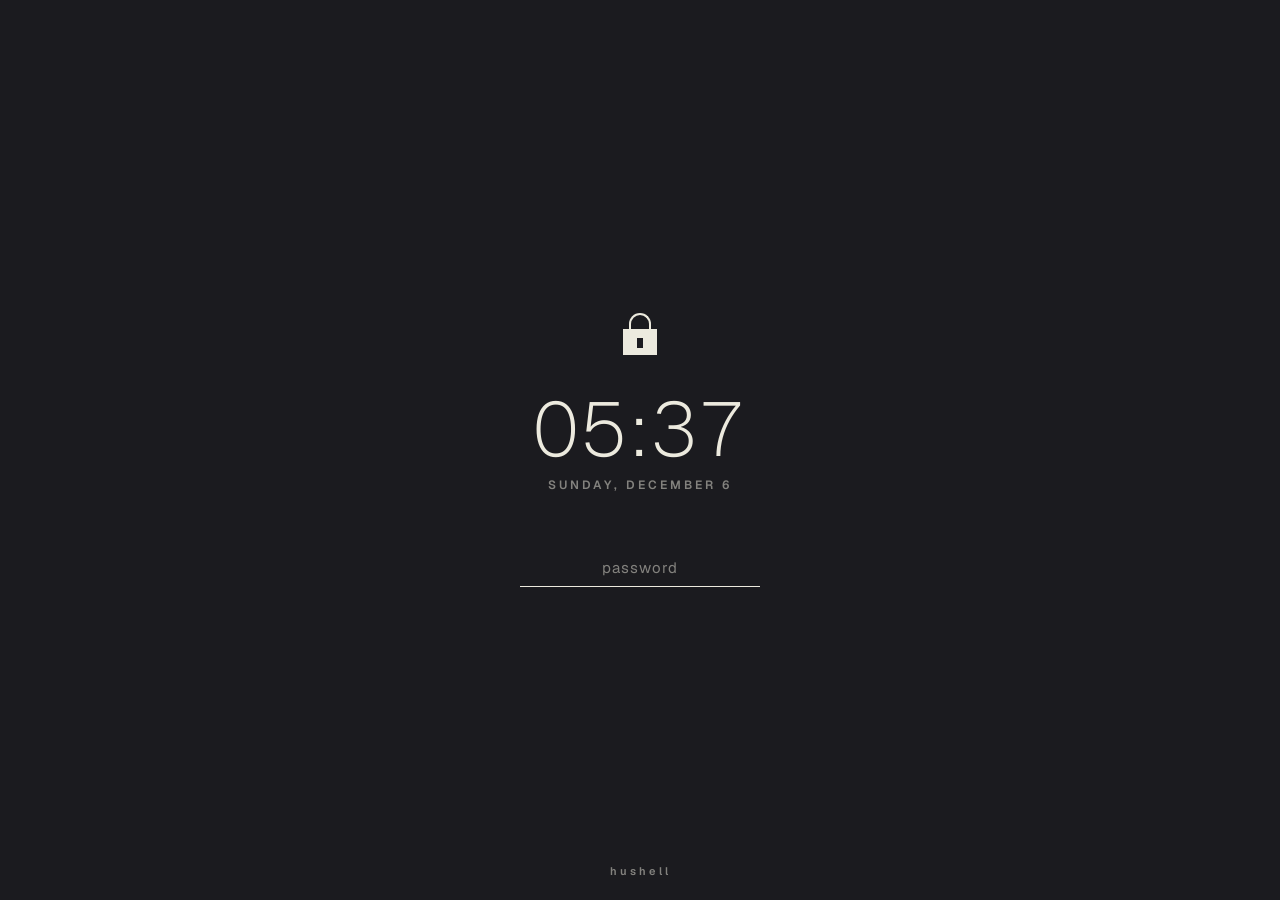
==== ui/lockscreen.html @ 2c02f0aa "Add files via upload" ====
<!doctype html>
<html lang="en">
<head>
  <meta charset="utf-8" />
  <meta name="viewport" content="width=device-width, initial-scale=1" />
  <title>hushell-lockscreen</title>
  <link rel="stylesheet" href="lockscreen.css" />
  <script>
    /* load/error diagnostics: page load and script errors reach the
       backend log. */
    window.onerror = function (m, s, l, c) {
      try {
        var t = window.__TAURI__;
        if (t && t.core && t.core.invoke) {
          t.core.invoke("startmenu_ui_error", { msg: "lockscreen: " + String(m) + " @" + (l || 0) + ":" + (c || 0) });
        }
      } catch (e) { /* nothing */ }
      return false;
    };
    window.addEventListener("load", function () {
      try {
        var t = window.__TAURI__;
        if (t && t.core && t.core.invoke) t.core.invoke("startmenu_ui_loaded");
      } catch (e) { /* nothing */ }
    });
  </script>
</head>
<body>
  <div id="lock">
    <div id="lock-glyph" aria-hidden="true"><i class="shackle"></i><i class="body"></i><i class="keyhole"></i></div>

    <div id="clock" aria-live="off">--:--</div>
    <div id="date">&nbsp;</div>

    <form id="unlock-form" autocomplete="off">
      <input id="password" type="password" placeholder="password" spellcheck="false" autocomplete="off" />
    </form>

    <footer id="lock-brand">hushell</footer>
  </div>
  <script src="theme.js"></script>
  <script src="lockscreen.js"></script>
</body>
</html>
---- ui/lockscreen.css ----
/* Geist (variable 100..900, latin subset) — the shell-wide UI font. */
@font-face {
  font-family: "Geist";
  src: url("fonts/Geist-latin.woff2") format("woff2");
  font-weight: 100 900;
  font-style: normal;
  font-display: swap;
}

:root {
  --paper: #f1efe8;
  --ink: #111;
  --ink-2: rgba(0, 0, 0, 0.45);
  --stroke: rgba(0, 0, 0, 0.35);
  --stroke-soft: rgba(0, 0, 0, 0.14);
  --field: #f8f6f0;
  --err: #b3261e;
}
:root[data-theme="dark"] {
  --paper: #1b1b1f;
  --ink: #eceade;
  --ink-2: rgba(236, 234, 222, 0.5);
  --stroke: rgba(236, 234, 222, 0.35);
  --stroke-soft: rgba(236, 234, 222, 0.14);
  --field: #232328;
  --err: #ff6f61;
}

*,
*::before,
*::after {
  box-sizing: border-box;
}

html, body {
  margin: 0;
  width: 100%;
  height: 100%;
  overflow: hidden;
  background: var(--paper);
  color: var(--ink);
  font-family: "Geist", "Segoe UI", system-ui, sans-serif;
  user-select: none;
  cursor: default;
}

/* the page itself is never animated by the shell's theme gate — the lock
   must be legible at every instant (no 700 ms color glide on a lock) */
html.theming #lock > * {
  transition: none !important;
}

#lock {
  position: absolute;
  inset: 0;
  display: flex;
  flex-direction: column;
  align-items: center;
  justify-content: center;
  gap: 0;
}

/* ---------- drawn padlock (the shell's glyph language) ---------- */

#lock-glyph {
  position: relative;
  width: 34px;
  height: 44px;
  margin-bottom: 34px;
}
#lock-glyph .shackle {
  position: absolute;
  top: 0;
  left: 50%;
  transform: translateX(-50%);
  width: 22px;
  height: 18px;
  border: 2.5px solid var(--ink);
  border-bottom: none;
  border-radius: 11px 11px 0 0;
}
#lock-glyph .body {
  position: absolute;
  top: 16px;
  left: 0;
  width: 34px;
  height: 26px;
  background: var(--ink);
}
#lock-glyph .keyhole {
  position: absolute;
  top: 25px;
  left: 50%;
  transform: translateX(-50%);
  width: 6px;
  height: 10px;
  background: var(--paper);
}

/* ---------- clock + date ---------- */

#clock {
  font-size: 76px;
  font-weight: 200;
  letter-spacing: 2px;
  line-height: 1;
  font-variant-numeric: tabular-nums;
}
#date {
  margin-top: 10px;
  font-size: 12px;
  font-weight: 600;
  letter-spacing: 3px;
  text-transform: uppercase;
  color: var(--ink-2);
}

/* ---------- password line ---------- */

#unlock-form {
  margin-top: 56px;
  display: flex;
  flex-direction: column;
  align-items: center;
}
#password {
  width: 240px;
  padding: 8px 2px;
  background: transparent;
  border: none;
  border-bottom: 1px solid var(--stroke);
  outline: none;
  text-align: center;
  font: 15px/1.4 "Geist", "Segoe UI", system-ui, sans-serif;
  letter-spacing: 3px;
  color: var(--ink);
  caret-color: var(--ink);
}
#password::placeholder {
  color: var(--ink-2);
  letter-spacing: 1px;
}
#password:focus {
  border-bottom-color: var(--ink);
}
#password.bad {
  border-bottom-color: var(--err);
}

#unlock-form.shake {
  animation: lock-shake 260ms linear;
}
@keyframes lock-shake {
  0% { transform: translateX(0); }
  20% { transform: translateX(-7px); }
  40% { transform: translateX(6px); }
  60% { transform: translateX(-4px); }
  80% { transform: translateX(3px); }
  100% { transform: translateX(0); }
}

/* ---------- brand footer ---------- */

#lock-brand {
  position: absolute;
  bottom: 22px;
  font-size: 11px;
  font-weight: 600;
  letter-spacing: 3px;
  color: var(--ink-2);
}
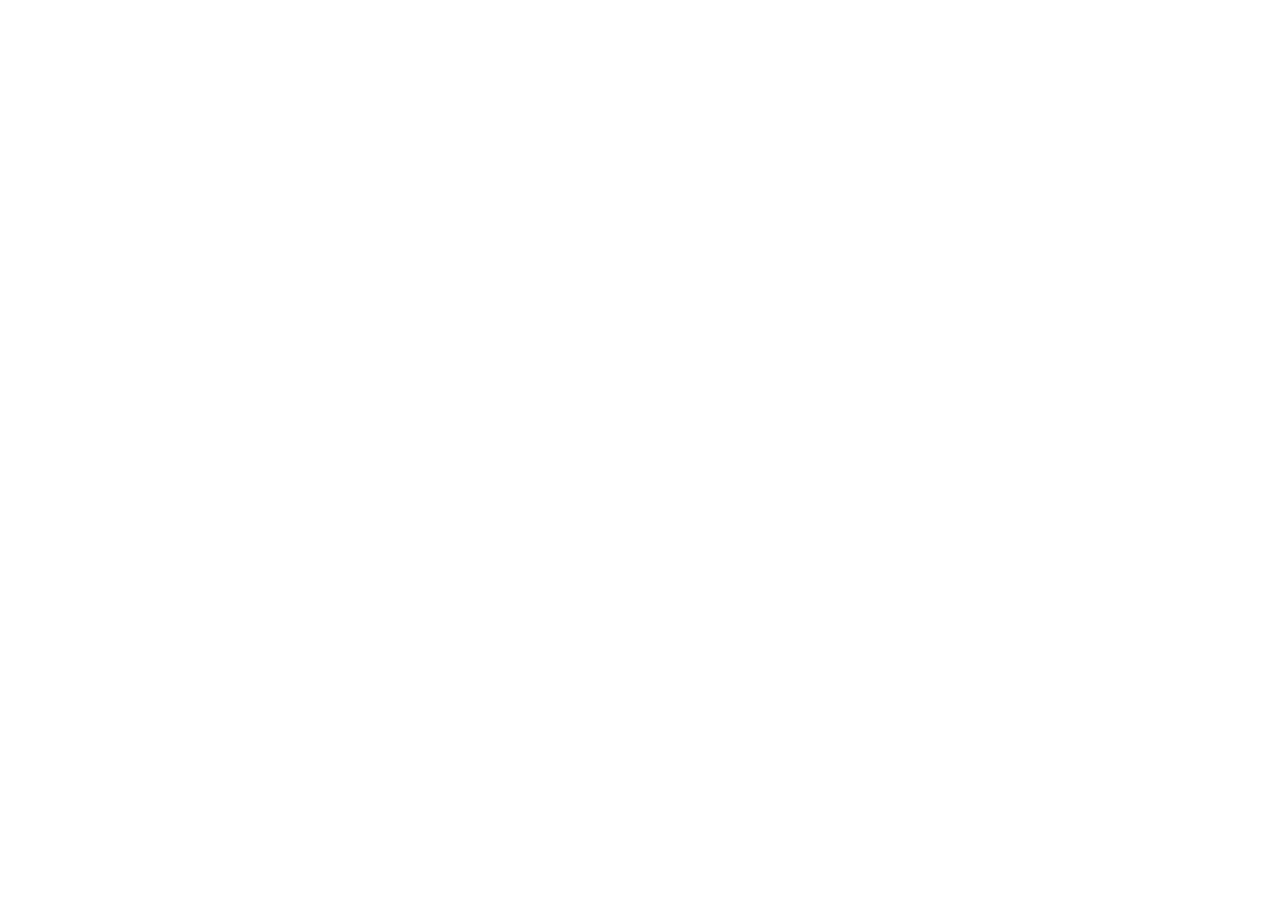
==== commit d2869458: "Add files via upload" ====
--- a/ui/lockscreen.html
+++ b/ui/lockscreen.html
@@ -14,7 +14,7 @@
         if (t && t.core && t.core.invoke) {
           t.core.invoke("startmenu_ui_error", { msg: "lockscreen: " + String(m) + " @" + (l || 0) + ":" + (c || 0) });
         }
-      } catch (e) { /* nothing */ }
+      } catch (e) { /* bridge missing — nothing to report to */ }
       return false;
     };
     window.addEventListener("load", function () {
@@ -26,11 +26,19 @@
   </script>
 </head>
 <body>
+  <!-- The window is TRANSPARENT: the desktop behind it plays the lock
+       choreography (icons fade out, the sweep line erases the ruled lines,
+       the dark veil calms the sheet). This page is the lock screen's OWN
+       effect canvas (the engine the desktop runs — the kind is the options
+       choice, started only once the lock animation is done) plus the lock
+       UI itself (clock, padlock, password line) — and the OLED burn shield,
+       a black frame that fades in after a minute of silence. -->
+  <canvas id="fx" aria-hidden="true"></canvas>
+  <div id="burn" aria-hidden="true"></div>
   <div id="lock">
+    <div id="clock" aria-live="off">--:--</div>
+
     <div id="lock-glyph" aria-hidden="true"><i class="shackle"></i><i class="body"></i><i class="keyhole"></i></div>
-
-    <div id="clock" aria-live="off">--:--</div>
-    <div id="date">&nbsp;</div>
 
     <form id="unlock-form" autocomplete="off">
       <input id="password" type="password" placeholder="password" spellcheck="false" autocomplete="off" />
@@ -39,6 +47,7 @@
     <footer id="lock-brand">hushell</footer>
   </div>
   <script src="theme.js"></script>
+  <script src="fx.js"></script>
   <script src="lockscreen.js"></script>
 </body>
 </html>
--- a/ui/lockscreen.css
+++ b/ui/lockscreen.css
@@ -1,29 +1,18 @@
-/* Geist (variable 100..900, latin subset) — the shell-wide UI font. */
-@font-face {
-  font-family: "Geist";
-  src: url("fonts/Geist-latin.woff2") format("woff2");
-  font-weight: 100 900;
-  font-style: normal;
-  font-display: swap;
-}
-
-:root {
-  --paper: #f1efe8;
-  --ink: #111;
-  --ink-2: rgba(0, 0, 0, 0.45);
-  --stroke: rgba(0, 0, 0, 0.35);
-  --stroke-soft: rgba(0, 0, 0, 0.14);
-  --field: #f8f6f0;
-  --err: #b3261e;
-}
-:root[data-theme="dark"] {
-  --paper: #1b1b1f;
-  --ink: #eceade;
-  --ink-2: rgba(236, 234, 222, 0.5);
-  --stroke: rgba(236, 234, 222, 0.35);
-  --stroke-soft: rgba(236, 234, 222, 0.14);
-  --field: #232328;
-  --err: #ff6f61;
+/* lockscreen — the lock UI on a TRANSPARENT window.
+   The desktop beneath plays the choreography (icons fade out, the single
+   sweep line erases the ruled lines, the dark veil calms the sheet); this
+   page is only the quiet ink stack floating on it: clock, padlock, word-
+   mark, password line. The shell is dark-only — INK IS LIGHT (#eceade on
+   #1b1b1f paper). Black ink here was the old light-theme leftover that
+   vanished into the dark sheet. */
+
+html,
+body {
+  margin: 0;
+  width: 100%;
+  height: 100%;
+  overflow: hidden;
+  background: transparent; /* the whole point — the desktop shows through */
 }
 
 *,
@@ -32,140 +21,187 @@
   box-sizing: border-box;
 }
 
-html, body {
-  margin: 0;
-  width: 100%;
-  height: 100%;
-  overflow: hidden;
-  background: var(--paper);
-  color: var(--ink);
-  font-family: "Geist", "Segoe UI", system-ui, sans-serif;
-  user-select: none;
-  cursor: default;
-}
-
-/* the page itself is never animated by the shell's theme gate — the lock
-   must be legible at every instant (no 700 ms color glide on a lock) */
-html.theming #lock > * {
-  transition: none !important;
-}
-
 #lock {
-  position: absolute;
+  position: fixed;
   inset: 0;
   display: flex;
   flex-direction: column;
   align-items: center;
   justify-content: center;
-  gap: 0;
-}
-
-/* ---------- drawn padlock (the shell's glyph language) ---------- */
+  font-family: "Geist", "Segoe UI", system-ui, sans-serif;
+  color: #eceade;
+  opacity: 0;
+  transform: translateY(14px);
+  transition: opacity 0.7s ease 1.75s, transform 0.7s ease 1.75s;
+  /* the 1.75s delay: the desktop plays icons-fade then the 1.5s sweep
+     (starting at 0.55s) — the stack rises as the line finishes crossing */
+  user-select: none;
+}
+#lock.in {
+  opacity: 1;
+  transform: none;
+}
+#lock.out {
+  opacity: 0;
+  transform: translateY(-10px);
+  transition: opacity 0.4s ease, transform 0.4s ease;
+}
+
+/* ---- clock ---- */
+
+#clock {
+  font-size: 44px;
+  font-weight: 200;
+  letter-spacing: 2px;
+  font-variant-numeric: tabular-nums;
+  margin-bottom: 34px;
+}
+
+/* ---- padlock (the same glyph the desktop lock widget draws) ---- */
 
 #lock-glyph {
   position: relative;
-  width: 34px;
-  height: 44px;
-  margin-bottom: 34px;
+  width: 30px;
+  height: 40px;
+  display: block;
+  margin-bottom: 30px;
 }
 #lock-glyph .shackle {
   position: absolute;
   top: 0;
   left: 50%;
   transform: translateX(-50%);
-  width: 22px;
-  height: 18px;
-  border: 2.5px solid var(--ink);
+  width: 20px;
+  height: 17px;
+  border: 3px solid #eceade;
   border-bottom: none;
-  border-radius: 11px 11px 0 0;
+  border-radius: 10px 10px 0 0;
 }
 #lock-glyph .body {
   position: absolute;
-  top: 16px;
+  top: 14px;
   left: 0;
-  width: 34px;
-  height: 26px;
-  background: var(--ink);
+  width: 30px;
+  height: 24px;
+  background: #eceade;
 }
 #lock-glyph .keyhole {
   position: absolute;
-  top: 25px;
+  top: 22px;
   left: 50%;
   transform: translateX(-50%);
-  width: 6px;
-  height: 10px;
-  background: var(--paper);
-}
-
-/* ---------- clock + date ---------- */
-
-#clock {
-  font-size: 76px;
-  font-weight: 200;
-  letter-spacing: 2px;
-  line-height: 1;
-  font-variant-numeric: tabular-nums;
-}
-#date {
-  margin-top: 10px;
-  font-size: 12px;
+  width: 5px;
+  height: 9px;
+  background: #1b1b1f;
+}
+
+/* ---- wordmark + hint: removed (too childish) — the padlock speaks for itself */
+
+#unlock-form {
+  display: flex;
+  flex-direction: column;
+  align-items: center;
+  margin: 0;
+}
+
+#password {
+  width: 240px;
+  padding: 6px 2px;
+  background: transparent;
+  border: 0;
+  border-bottom: 2px solid rgba(236, 234, 222, 0.85);
+  border-radius: 0;
+  outline: none;
+  text-align: center;
+  font-family: inherit;
+  font-size: 19px;
+  font-weight: 500;
+  letter-spacing: 3px;
+  color: #eceade;
+  caret-color: #eceade;
+}
+#password::placeholder {
+  color: rgba(236, 234, 222, 0.32);
+  letter-spacing: 1px;
+  font-weight: 400;
+}
+#password:focus {
+  border-bottom-color: #f4f1e6;
+}
+#password.bad {
+  border-bottom-color: #e0524a;
+}
+
+#unlock-form.shake {
+  animation: lock-shake 0.36s ease;
+}
+@keyframes lock-shake {
+  0%, 100% { transform: translateX(0); }
+  20% { transform: translateX(-9px); }
+  40% { transform: translateX(8px); }
+  60% { transform: translateX(-5px); }
+  80% { transform: translateX(3px); }
+}
+
+#lock-brand {
+  position: absolute;
+  bottom: 26px;
+  font-size: 10px;
   font-weight: 600;
   letter-spacing: 3px;
   text-transform: uppercase;
-  color: var(--ink-2);
-}
-
-/* ---------- password line ---------- */
-
-#unlock-form {
-  margin-top: 56px;
-  display: flex;
-  flex-direction: column;
-  align-items: center;
-}
-#password {
-  width: 240px;
-  padding: 8px 2px;
-  background: transparent;
-  border: none;
-  border-bottom: 1px solid var(--stroke);
-  outline: none;
-  text-align: center;
-  font: 15px/1.4 "Geist", "Segoe UI", system-ui, sans-serif;
-  letter-spacing: 3px;
-  color: var(--ink);
-  caret-color: var(--ink);
-}
-#password::placeholder {
-  color: var(--ink-2);
-  letter-spacing: 1px;
-}
-#password:focus {
-  border-bottom-color: var(--ink);
-}
-#password.bad {
-  border-bottom-color: var(--err);
-}
-
-#unlock-form.shake {
-  animation: lock-shake 260ms linear;
-}
-@keyframes lock-shake {
-  0% { transform: translateX(0); }
-  20% { transform: translateX(-7px); }
-  40% { transform: translateX(6px); }
-  60% { transform: translateX(-4px); }
-  80% { transform: translateX(3px); }
-  100% { transform: translateX(0); }
-}
-
-/* ---------- brand footer ---------- */
-
-#lock-brand {
-  position: absolute;
-  bottom: 22px;
-  font-size: 11px;
-  font-weight: 600;
-  letter-spacing: 3px;
-  color: var(--ink-2);
-}
+  color: rgba(236, 234, 222, 0.3);
+}
+
+/* ---- the lock screen's own effect --------------------------------------- */
+
+/* The SAME engine the desktop runs (ui/fx.js), on one canvas of its own —
+   the landscape (wind) and the particles (snow) both paint here; there are
+   no icons to protect on a lock screen. The kind is the options choice,
+   read fresh at every show and started only when the lock animation is
+   done — the choreography plays out on a bare sheet. The canvas fades so
+   the scene never pops in over the sweep. */
+#fx {
+  position: fixed;
+  inset: 0;
+  width: 100%;
+  height: 100%;
+  z-index: 0; /* beneath the ink stack (#lock), far beneath #burn (10) */
+  opacity: 0;
+  transition: opacity 0.6s ease;
+  pointer-events: none;
+}
+#fx.on {
+  opacity: 1;
+}
+
+/* ---- the OLED burn shield ----------------------------------------------- */
+
+/* A minute of silence on the lock screen and a full-black frame fades in —
+   static bright pixels are what burn an OLED panel. It covers EVERYTHING
+   (clock, padlock, field, the desktop beneath this transparent window).
+   Any KEYBOARD input fades it back out; the mouse deliberately does not —
+   wiggling the pointer changes nothing on screen, so it must not wake it. */
+#burn {
+  position: fixed;
+  inset: 0;
+  z-index: 10; /* above #lock — when it is up, nothing else is visible */
+  background: #000;
+  opacity: 0;
+  pointer-events: none;
+  transition: opacity 0.6s ease; /* the fade-OUT speed */
+}
+#burn.on {
+  opacity: 1;
+  transition: opacity 1.2s ease; /* the fade-IN is slow and deliberate */
+}
+
+/* The shield takes the cursor with it: a lone pointer floating on the black
+   frame is exactly the static artifact this shield exists to prevent. The
+   universal selector wins over the text caret cursor the password field
+   would otherwise keep reporting (the field below is still the hover target
+   — the shield itself is pointer-events: none). */
+body.burning,
+body.burning * {
+  cursor: none !important;
+}
